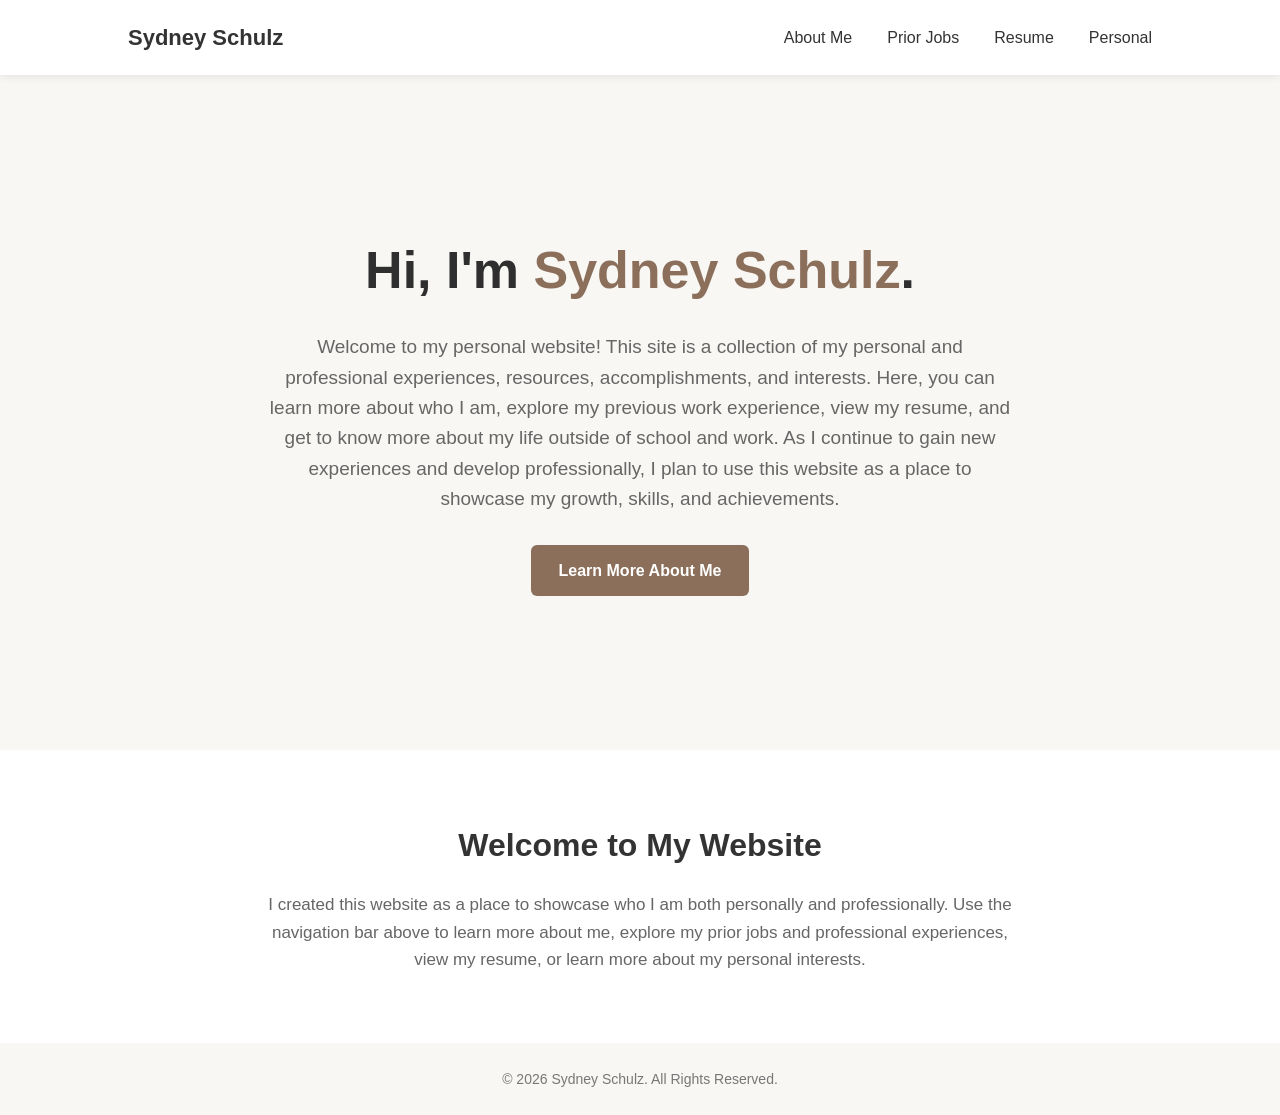
==== index.html @ d109ca32 "Refactor index.html with navigation and content updates Updated navigation and hero section styles, " ====
<!DOCTYPE html>
<html lang="en">

<head>

    <meta charset="UTF-8">

    <meta name="viewport" content="width=device-width, initial-scale=1.0">

    <title>Sydney Schulz | Personal Website</title>

    <style>

        * {
            margin: 0;
            padding: 0;
            box-sizing: border-box;
        }

        body {
            font-family: Arial, Helvetica, sans-serif;
            background-color: #f8f7f4;
            color: #333;
            line-height: 1.6;
        }


        /* -------------------------
           NAVIGATION
        ------------------------- */

        .navbar {
            background-color: white;
            padding: 20px 10%;

            display: flex;
            justify-content: space-between;
            align-items: center;

            box-shadow: 0 2px 8px rgba(0, 0, 0, 0.08);

            width: 100%;
        }

        .nav-name a {
            font-size: 22px;
            font-weight: bold;
            color: #333;
            text-decoration: none;
        }

        .nav-links {
            list-style: none;

            display: flex;
            flex-direction: row;

            gap: 35px;
        }

        .nav-links a {
            text-decoration: none;
            color: #333;

            font-size: 16px;
            font-weight: 500;

            transition: 0.3s;
        }

        .nav-links a:hover {
            color: #8b6f5a;
        }


        /* -------------------------
           HOME/HERO SECTION
        ------------------------- */

        .hero {
            min-height: 75vh;

            display: flex;
            justify-content: center;
            align-items: center;

            text-align: center;

            padding: 50px 20px;
        }

        .hero-content {
            max-width: 750px;
        }

        .hero h1 {
            font-size: 52px;
            margin-bottom: 20px;
            color: #2f2f2f;
        }

        .hero h1 span {
            color: #8b6f5a;
        }

        .hero p {
            font-size: 19px;
            color: #666;
            margin-bottom: 30px;
        }


        /* -------------------------
           BUTTON
        ------------------------- */

        .button {
            display: inline-block;

            background-color: #8b6f5a;
            color: white;

            padding: 13px 28px;

            border-radius: 6px;

            text-decoration: none;
            font-weight: bold;

            transition: 0.3s;
        }

        .button:hover {
            background-color: #6f5747;
        }


        /* -------------------------
           ABOUT PREVIEW
        ------------------------- */

        .about {
            background-color: white;

            padding: 70px 10%;

            text-align: center;
        }

        .about h2 {
            font-size: 32px;
            margin-bottom: 20px;
        }

        .about p {
            max-width: 750px;

            margin: auto;

            color: #666;

            font-size: 17px;
        }


        /* -------------------------
           FOOTER
        ------------------------- */

        footer {
            text-align: center;

            padding: 25px;

            color: #777;

            font-size: 14px;
        }


        /* -------------------------
           MOBILE
        ------------------------- */

        @media (max-width: 700px) {

            .navbar {
                flex-direction: column;
                gap: 15px;
            }

            .nav-links {
                gap: 15px;
                flex-wrap: wrap;
                justify-content: center;
            }

            .hero h1 {
                font-size: 38px;
            }

            .hero p {
                font-size: 17px;
            }

        }

    </style>

</head>


<body>


    <!-- NAVIGATION IS INSERTED HERE BY nav.js -->

    <div id="navigation"></div>



    <!-- HOME SECTION -->

    <section class="hero">

        <div class="hero-content">

            <h1>
                Hi, I'm <span>Sydney Schulz</span>.
            </h1>

            <p>
                Welcome to my personal website! This site is a collection of my
                personal and professional experiences, resources, accomplishments,
                and interests. Here, you can learn more about who I am, explore my
                previous work experience, view my resume, and get to know more about
                my life outside of school and work. As I continue to gain new
                experiences and develop professionally, I plan to use this website
                as a place to showcase my growth, skills, and achievements.
            </p>

            <a href="about.html" class="button">
                Learn More About Me
            </a>

        </div>

    </section>



    <!-- ABOUT PREVIEW -->

    <section class="about">

        <h2>Welcome to My Website</h2>

        <p>
            I created this website as a place to showcase who I am both personally
            and professionally. Use the navigation bar above to learn more about me,
            explore my prior jobs and professional experiences, view my resume, or
            learn more about my personal interests.
        </p>

    </section>



    <!-- FOOTER -->

    <footer>

        <p>
            &copy; 2026 Sydney Schulz. All Rights Reserved.
        </p>

    </footer>



    <!-- LOAD NAVIGATION JAVASCRIPT -->

    <script src="nav.js"></script>


</body>

</html>
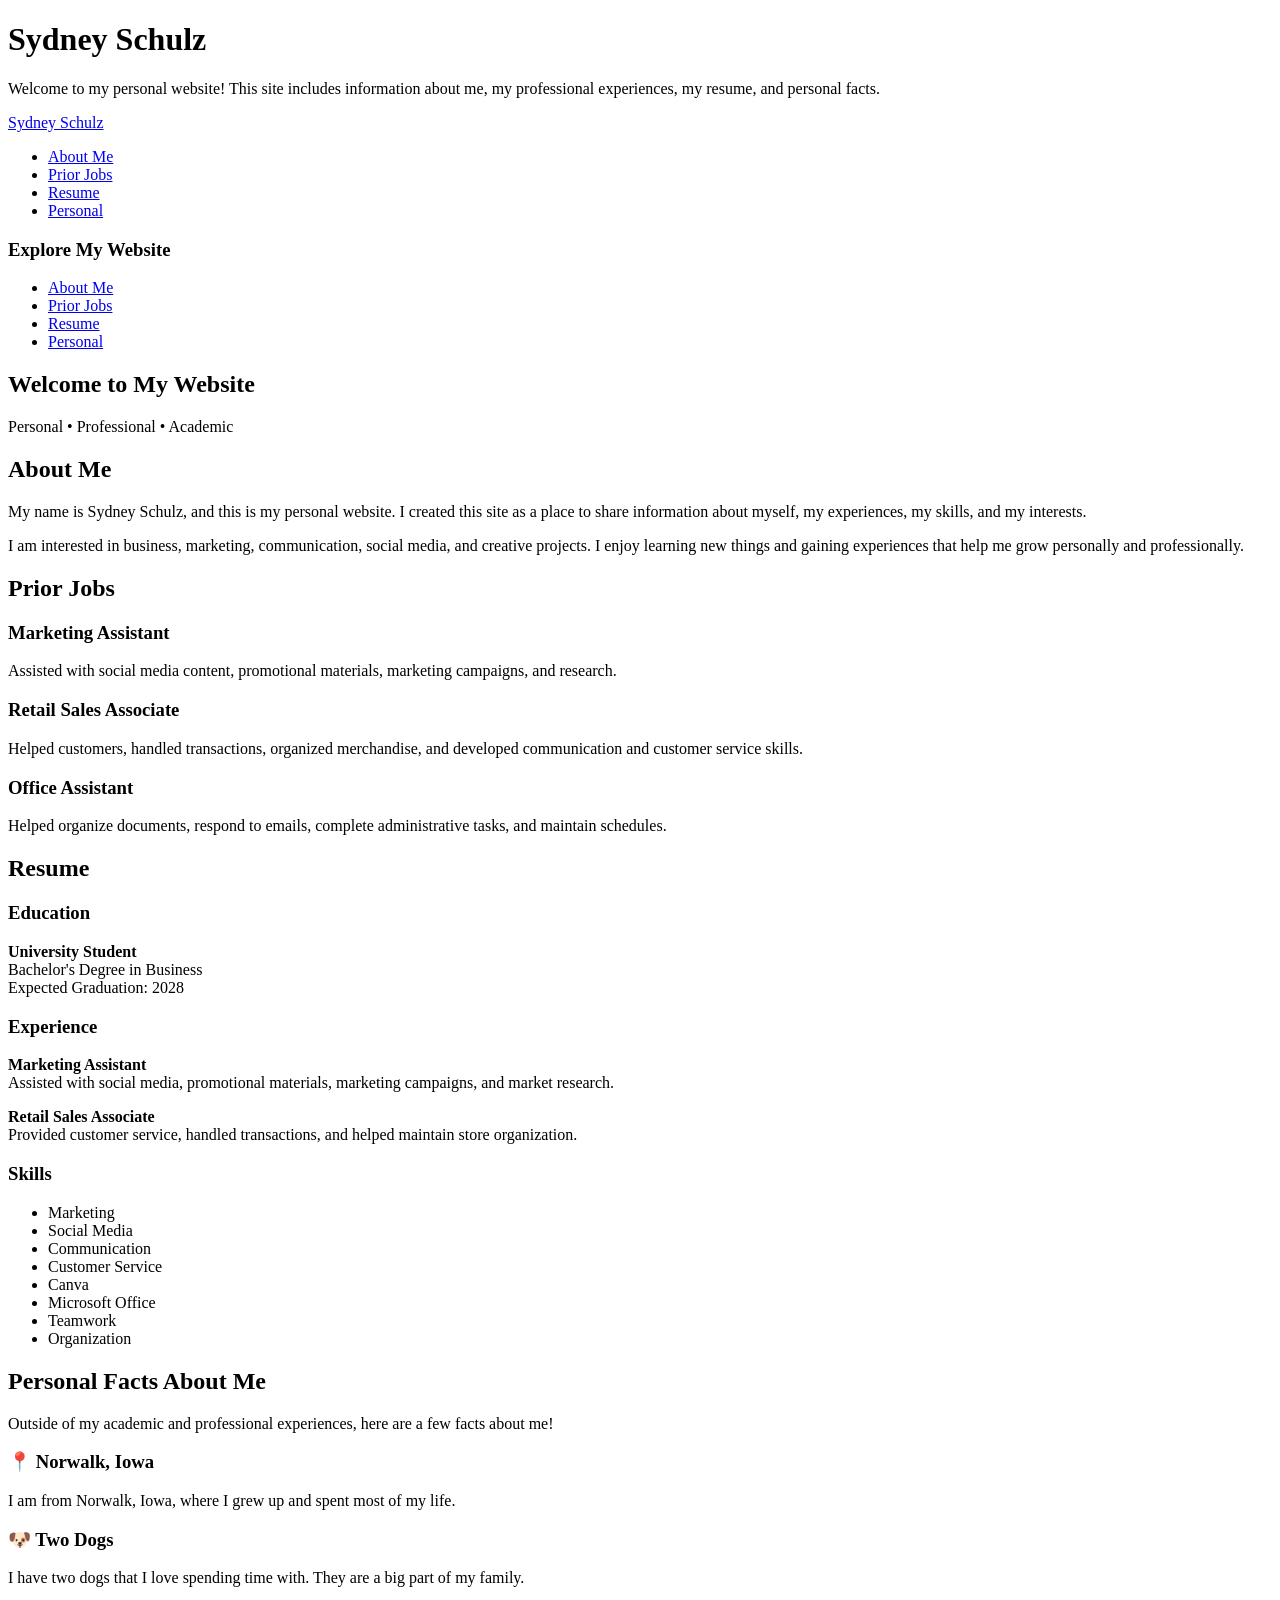
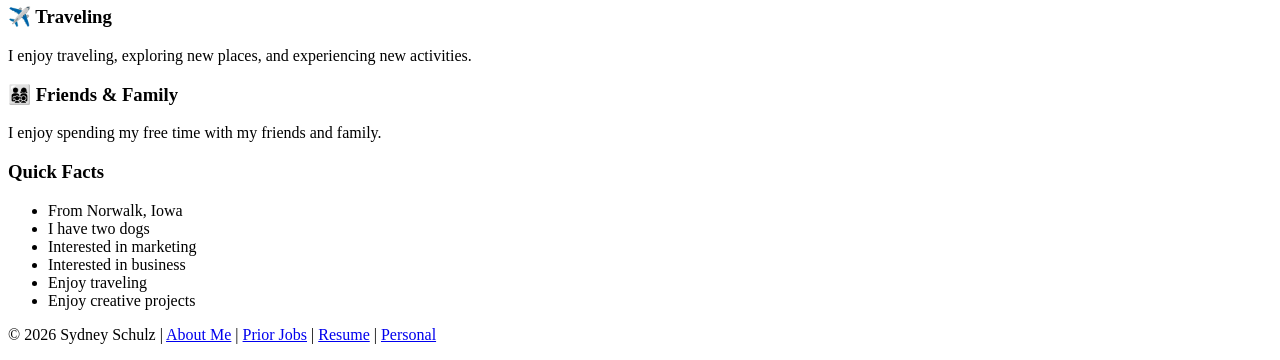
==== commit 5e05d671: "Refactor index.html with comments and structure changes Updated HTML structure and added comments fo" ====
--- a/index.html
+++ b/index.html
@@ -2,287 +2,282 @@
 <html lang="en">
 
 <head>
-
     <meta charset="UTF-8">
-
     <meta name="viewport" content="width=device-width, initial-scale=1.0">
 
     <title>Sydney Schulz | Personal Website</title>
 
-    <style>
-
-        * {
-            margin: 0;
-            padding: 0;
-            box-sizing: border-box;
-        }
-
-        body {
-            font-family: Arial, Helvetica, sans-serif;
-            background-color: #f8f7f4;
-            color: #333;
-            line-height: 1.6;
-        }
-
-
-        /* -------------------------
-           NAVIGATION
-        ------------------------- */
-
-        .navbar {
-            background-color: white;
-            padding: 20px 10%;
-
-            display: flex;
-            justify-content: space-between;
-            align-items: center;
-
-            box-shadow: 0 2px 8px rgba(0, 0, 0, 0.08);
-
-            width: 100%;
-        }
-
-        .nav-name a {
-            font-size: 22px;
-            font-weight: bold;
-            color: #333;
-            text-decoration: none;
-        }
-
-        .nav-links {
-            list-style: none;
-
-            display: flex;
-            flex-direction: row;
-
-            gap: 35px;
-        }
-
-        .nav-links a {
-            text-decoration: none;
-            color: #333;
-
-            font-size: 16px;
-            font-weight: 500;
-
-            transition: 0.3s;
-        }
-
-        .nav-links a:hover {
-            color: #8b6f5a;
-        }
-
-
-        /* -------------------------
-           HOME/HERO SECTION
-        ------------------------- */
-
-        .hero {
-            min-height: 75vh;
-
-            display: flex;
-            justify-content: center;
-            align-items: center;
-
-            text-align: center;
-
-            padding: 50px 20px;
-        }
-
-        .hero-content {
-            max-width: 750px;
-        }
-
-        .hero h1 {
-            font-size: 52px;
-            margin-bottom: 20px;
-            color: #2f2f2f;
-        }
-
-        .hero h1 span {
-            color: #8b6f5a;
-        }
-
-        .hero p {
-            font-size: 19px;
-            color: #666;
-            margin-bottom: 30px;
-        }
-
-
-        /* -------------------------
-           BUTTON
-        ------------------------- */
-
-        .button {
-            display: inline-block;
-
-            background-color: #8b6f5a;
-            color: white;
-
-            padding: 13px 28px;
-
-            border-radius: 6px;
-
-            text-decoration: none;
-            font-weight: bold;
-
-            transition: 0.3s;
-        }
-
-        .button:hover {
-            background-color: #6f5747;
-        }
-
-
-        /* -------------------------
-           ABOUT PREVIEW
-        ------------------------- */
-
-        .about {
-            background-color: white;
-
-            padding: 70px 10%;
-
-            text-align: center;
-        }
-
-        .about h2 {
-            font-size: 32px;
-            margin-bottom: 20px;
-        }
-
-        .about p {
-            max-width: 750px;
-
-            margin: auto;
-
-            color: #666;
-
-            font-size: 17px;
-        }
-
-
-        /* -------------------------
-           FOOTER
-        ------------------------- */
-
-        footer {
-            text-align: center;
-
-            padding: 25px;
-
-            color: #777;
-
-            font-size: 14px;
-        }
-
-
-        /* -------------------------
-           MOBILE
-        ------------------------- */
-
-        @media (max-width: 700px) {
-
-            .navbar {
-                flex-direction: column;
-                gap: 15px;
-            }
-
-            .nav-links {
-                gap: 15px;
-                flex-wrap: wrap;
-                justify-content: center;
-            }
-
-            .hero h1 {
-                font-size: 38px;
-            }
-
-            .hero p {
-                font-size: 17px;
-            }
-
-        }
-
-    </style>
-
+    <!-- Connects the style sheet -->
+    <link rel="stylesheet" href="style.css">
 </head>
 
 
 <body>
 
-
-    <!-- NAVIGATION IS INSERTED HERE BY nav.js -->
-
-    <div id="navigation"></div>
-
-
-
-    <!-- HOME SECTION -->
-
-    <section class="hero">
-
-        <div class="hero-content">
-
-            <h1>
-                Hi, I'm <span>Sydney Schulz</span>.
-            </h1>
+    <div class="site-container">
+
+        <!-- HEADER -->
+        <header class="header">
+
+            <div class="logo">
+                <h1>Sydney Schulz</h1>
+            </div>
+
+            <div class="header-info">
+                <p>
+                    Welcome to my personal website! This site includes information
+                    about me, my professional experiences, my resume, and personal facts.
+                </p>
+            </div>
+
+        </header>
+
+
+        <!-- JAVASCRIPT PUTS NAVIGATION HERE -->
+        <div id="navigation"></div>
+
+
+        <!-- THREE COLUMN AREA -->
+        <div class="content-layout">
+
+
+            <!-- LEFT NAVIGATION -->
+            <aside class="left-sidebar">
+
+                <h3>Explore My Website</h3>
+
+                <ul>
+                    <li><a href="#about">About Me</a></li>
+                    <li><a href="#jobs">Prior Jobs</a></li>
+                    <li><a href="#resume">Resume</a></li>
+                    <li><a href="#personal">Personal</a></li>
+                </ul>
+
+            </aside>
+
+
+            <!-- MAIN CONTENT -->
+            <main class="main-content">
+
+
+                <!-- HERO -->
+                <section class="hero">
+
+                    <h2>Welcome to My Website</h2>
+
+                    <p>
+                        Personal • Professional • Academic
+                    </p>
+
+                </section>
+
+
+                <!-- ABOUT ME -->
+                <section id="about" class="content-section">
+
+                    <h2>About Me</h2>
+
+                    <p>
+                        My name is Sydney Schulz, and this is my personal website.
+                        I created this site as a place to share information about
+                        myself, my experiences, my skills, and my interests.
+                    </p>
+
+                    <p>
+                        I am interested in business, marketing, communication,
+                        social media, and creative projects. I enjoy learning new
+                        things and gaining experiences that help me grow personally
+                        and professionally.
+                    </p>
+
+                </section>
+
+
+                <!-- PRIOR JOBS -->
+                <section id="jobs" class="content-section">
+
+                    <h2>Prior Jobs</h2>
+
+                    <div class="job">
+
+                        <h3>Marketing Assistant</h3>
+
+                        <p>
+                            Assisted with social media content, promotional
+                            materials, marketing campaigns, and research.
+                        </p>
+
+                    </div>
+
+                    <div class="job">
+
+                        <h3>Retail Sales Associate</h3>
+
+                        <p>
+                            Helped customers, handled transactions, organized
+                            merchandise, and developed communication and
+                            customer service skills.
+                        </p>
+
+                    </div>
+
+                    <div class="job">
+
+                        <h3>Office Assistant</h3>
+
+                        <p>
+                            Helped organize documents, respond to emails,
+                            complete administrative tasks, and maintain schedules.
+                        </p>
+
+                    </div>
+
+                </section>
+
+
+                <!-- RESUME -->
+                <section id="resume" class="content-section">
+
+                    <h2>Resume</h2>
+
+                    <h3>Education</h3>
+
+                    <p>
+                        <strong>University Student</strong><br>
+                        Bachelor's Degree in Business<br>
+                        Expected Graduation: 2028
+                    </p>
+
+
+                    <h3>Experience</h3>
+
+                    <p>
+                        <strong>Marketing Assistant</strong><br>
+                        Assisted with social media, promotional materials,
+                        marketing campaigns, and market research.
+                    </p>
+
+                    <p>
+                        <strong>Retail Sales Associate</strong><br>
+                        Provided customer service, handled transactions,
+                        and helped maintain store organization.
+                    </p>
+
+
+                    <h3>Skills</h3>
+
+                    <ul class="skills">
+                        <li>Marketing</li>
+                        <li>Social Media</li>
+                        <li>Communication</li>
+                        <li>Customer Service</li>
+                        <li>Canva</li>
+                        <li>Microsoft Office</li>
+                        <li>Teamwork</li>
+                        <li>Organization</li>
+                    </ul>
+
+                </section>
+
+
+                <!-- PERSONAL -->
+                <section id="personal" class="content-section">
+
+                    <h2>Personal Facts About Me</h2>
+
+                    <p>
+                        Outside of my academic and professional experiences,
+                        here are a few facts about me!
+                    </p>
+
+                    <div class="fact">
+                        <h3>📍 Norwalk, Iowa</h3>
+
+                        <p>
+                            I am from Norwalk, Iowa, where I grew up and
+                            spent most of my life.
+                        </p>
+                    </div>
+
+
+                    <div class="fact">
+                        <h3>🐶 Two Dogs</h3>
+
+                        <p>
+                            I have two dogs that I love spending time with.
+                            They are a big part of my family.
+                        </p>
+                    </div>
+
+
+                    <div class="fact">
+                        <h3>✈️ Traveling</h3>
+
+                        <p>
+                            I enjoy traveling, exploring new places, and
+                            experiencing new activities.
+                        </p>
+                    </div>
+
+
+                    <div class="fact">
+                        <h3>👨‍👩‍👧‍👦 Friends & Family</h3>
+
+                        <p>
+                            I enjoy spending my free time with my friends
+                            and family.
+                        </p>
+                    </div>
+
+                </section>
+
+
+            </main>
+
+
+            <!-- RIGHT SIDE -->
+            <aside class="right-sidebar">
+
+                <div class="sticky-box">
+
+                    <h3>Quick Facts</h3>
+
+                    <ul>
+                        <li>From Norwalk, Iowa</li>
+                        <li>I have two dogs</li>
+                        <li>Interested in marketing</li>
+                        <li>Interested in business</li>
+                        <li>Enjoy traveling</li>
+                        <li>Enjoy creative projects</li>
+                    </ul>
+
+                </div>
+
+            </aside>
+
+
+        </div>
+
+
+        <!-- FOOTER -->
+        <footer>
 
             <p>
-                Welcome to my personal website! This site is a collection of my
-                personal and professional experiences, resources, accomplishments,
-                and interests. Here, you can learn more about who I am, explore my
-                previous work experience, view my resume, and get to know more about
-                my life outside of school and work. As I continue to gain new
-                experiences and develop professionally, I plan to use this website
-                as a place to showcase my growth, skills, and achievements.
+                &copy; 2026 Sydney Schulz |
+                <a href="#about">About Me</a> |
+                <a href="#jobs">Prior Jobs</a> |
+                <a href="#resume">Resume</a> |
+                <a href="#personal">Personal</a>
             </p>
 
-            <a href="about.html" class="button">
-                Learn More About Me
-            </a>
-
-        </div>
-
-    </section>
-
-
-
-    <!-- ABOUT PREVIEW -->
-
-    <section class="about">
-
-        <h2>Welcome to My Website</h2>
-
-        <p>
-            I created this website as a place to showcase who I am both personally
-            and professionally. Use the navigation bar above to learn more about me,
-            explore my prior jobs and professional experiences, view my resume, or
-            learn more about my personal interests.
-        </p>
-
-    </section>
-
-
-
-    <!-- FOOTER -->
-
-    <footer>
-
-        <p>
-            &copy; 2026 Sydney Schulz. All Rights Reserved.
-        </p>
-
-    </footer>
-
-
-
-    <!-- LOAD NAVIGATION JAVASCRIPT -->
-
+        </footer>
+
+    </div>
+
+
+    <!-- Connects JavaScript -->
     <script src="nav.js"></script>
 
-
 </body>
 
 </html>
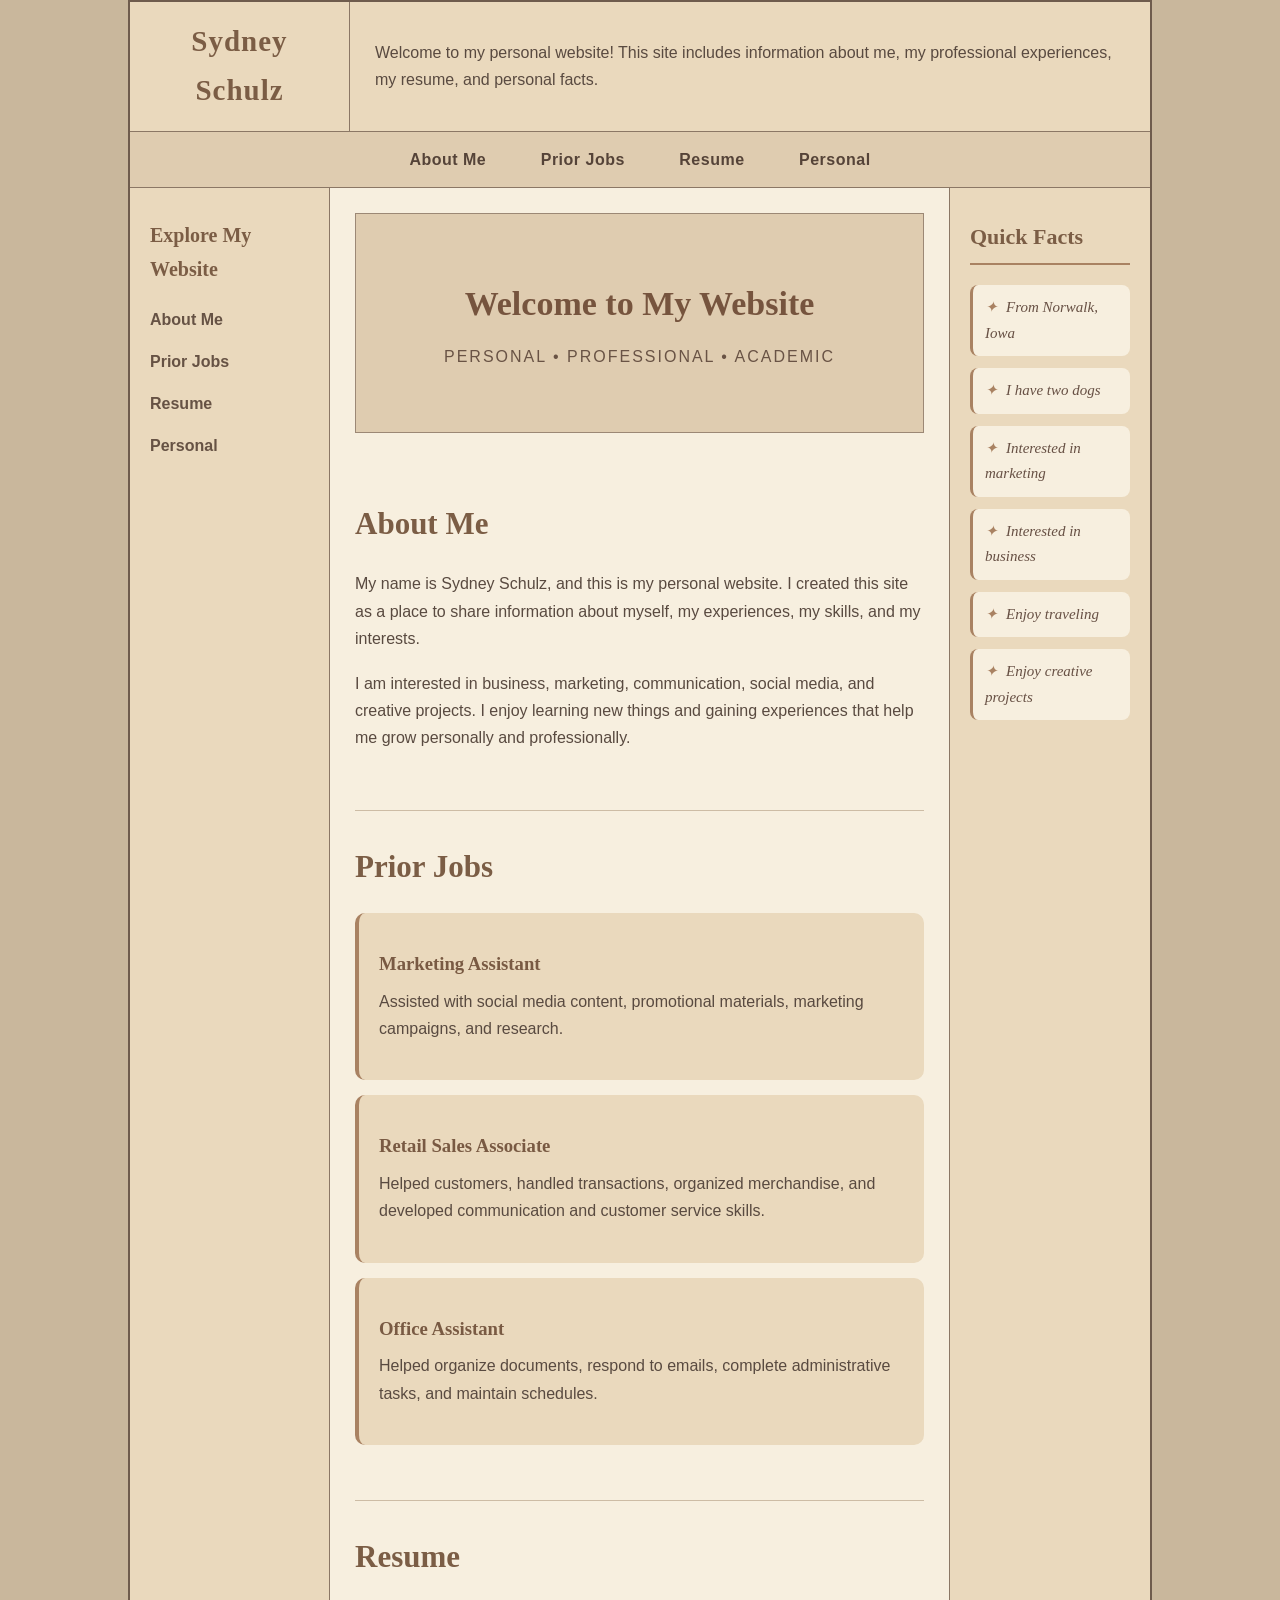
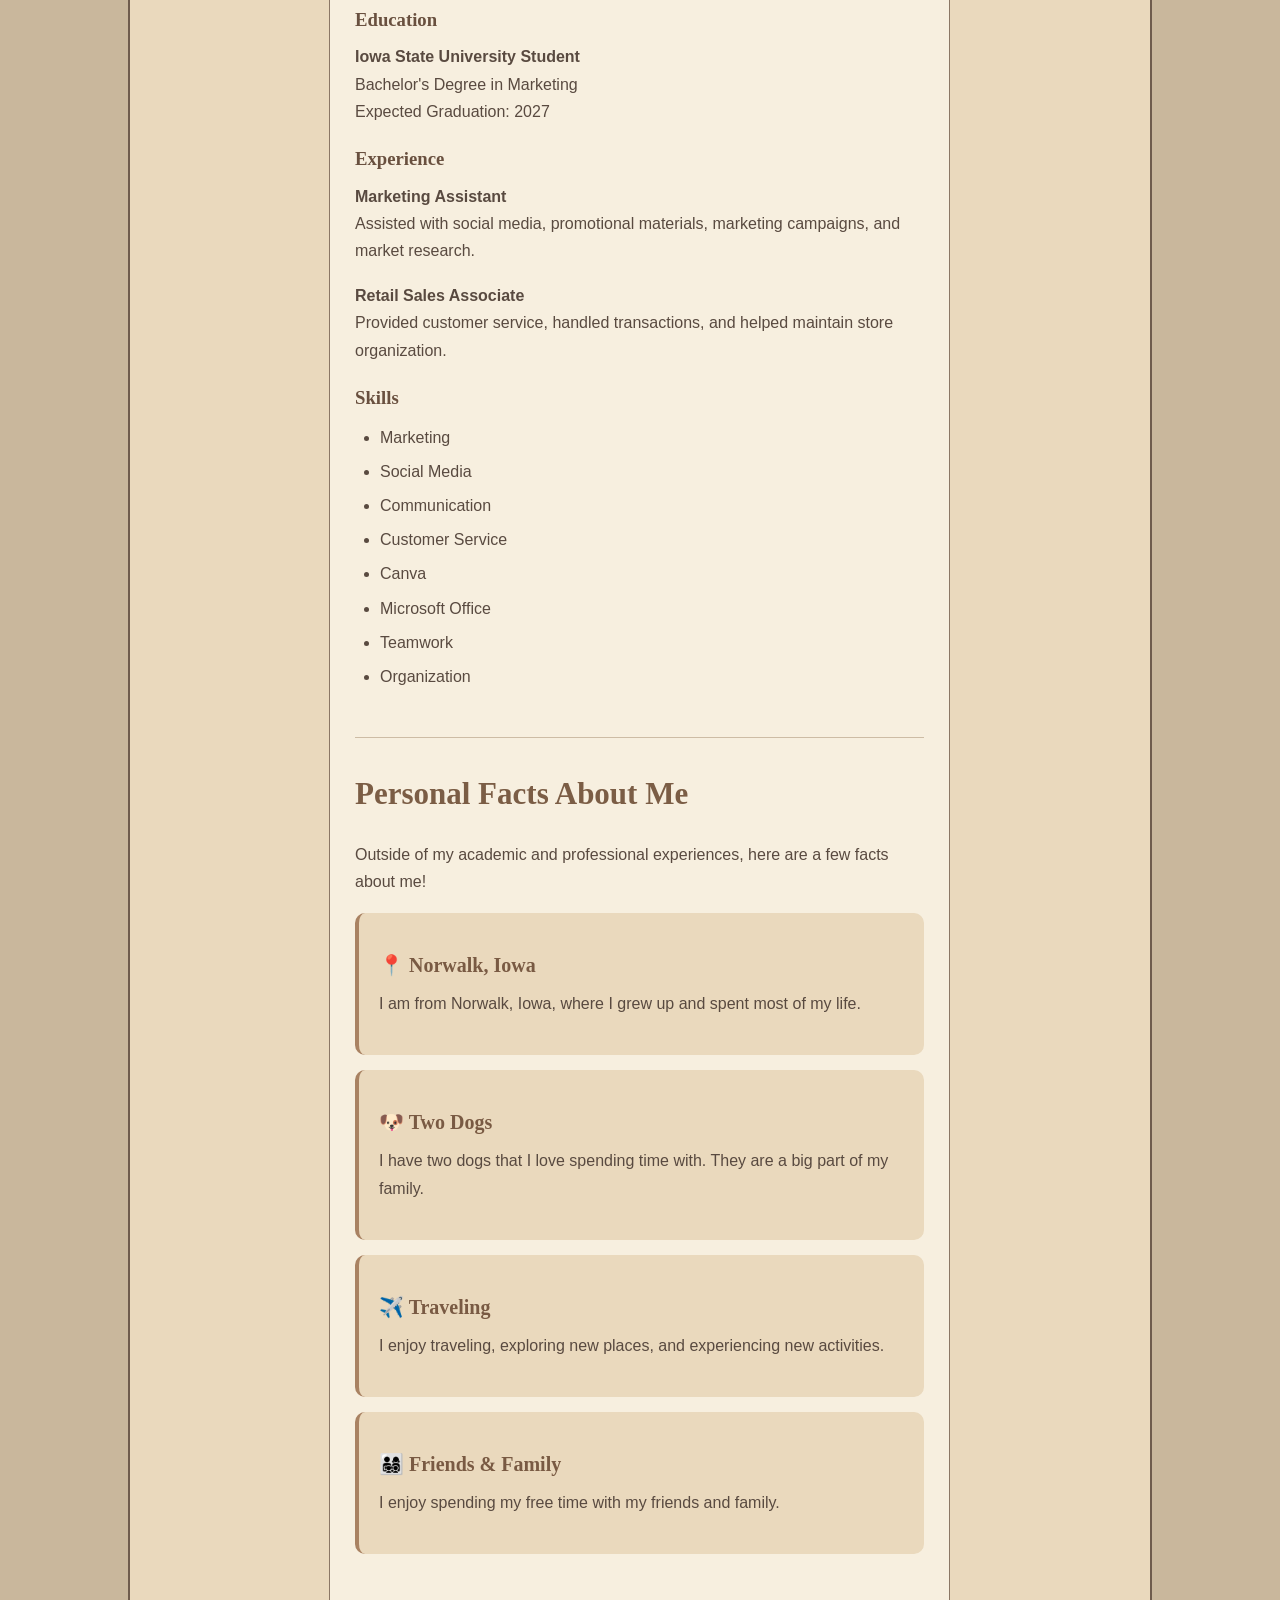
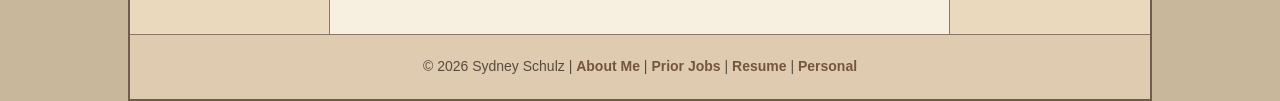
==== commit 9e79b4e7: "Update education details in index.html" ====
--- a/index.html
+++ b/index.html
@@ -143,9 +143,9 @@
                     <h3>Education</h3>
 
                     <p>
-                        <strong>University Student</strong><br>
-                        Bachelor's Degree in Business<br>
-                        Expected Graduation: 2028
+                        <strong>Iowa State University Student</strong><br>
+                        Bachelor's Degree in Marketing<br>
+                        Expected Graduation: 2027
                     </p>
 
 
--- a/style.css
+++ b/style.css
@@ -0,0 +1,497 @@
+/* =========================
+   GENERAL PAGE SETTINGS
+========================= */
+
+* {
+    margin: 0;
+    padding: 0;
+    box-sizing: border-box;
+}
+
+html {
+    scroll-behavior: smooth;
+}
+
+body {
+    font-family: "Trebuchet MS", Arial, sans-serif;
+
+    /* Darker background outside website */
+    background-color: #c9b79c;
+
+    color: #4b4037;
+    line-height: 1.7;
+}
+
+
+/* =========================
+   MAIN WEBSITE CONTAINER
+========================= */
+
+.site-container {
+    width: 80%;
+    margin: 0 auto;
+
+    /* Light sand instead of white */
+    background-color: #f4ead8;
+
+    border: 2px solid #6f5c4d;
+}
+
+
+/* =========================
+   HEADER
+========================= */
+
+.header {
+    display: grid;
+    grid-template-columns: 220px 1fr;
+
+    background-color: #ead9bd;
+
+    border-bottom: 1px solid #8b7765;
+}
+
+.logo {
+    display: flex;
+    align-items: center;
+    justify-content: center;
+
+    min-height: 110px;
+
+    border-right: 1px solid #8b7765;
+
+    padding: 15px;
+    text-align: center;
+}
+
+.logo h1 {
+    font-family: Georgia, "Times New Roman", serif;
+
+    font-size: 29px;
+
+    color: #7b5d45;
+
+    letter-spacing: 1px;
+}
+
+.header-info {
+    display: flex;
+    align-items: center;
+
+    padding: 25px;
+}
+
+.header-info p {
+    font-size: 16px;
+    color: #594a40;
+}
+
+
+/* =========================
+   TOP NAVIGATION
+========================= */
+
+.top-nav {
+    border-bottom: 1px solid #8b7765;
+
+    padding: 14px;
+
+    text-align: center;
+
+    background-color: #dfccb0;
+}
+
+.top-nav a {
+    text-decoration: none;
+
+    color: #554338;
+
+    font-weight: bold;
+
+    margin: 0 25px;
+
+    letter-spacing: 0.5px;
+
+    transition: 0.2s;
+}
+
+.top-nav a:hover {
+    color: #9a6f4f;
+}
+
+
+/* =========================
+   THREE COLUMN LAYOUT
+========================= */
+
+.content-layout {
+    display: grid;
+
+    grid-template-columns:
+        200px
+        minmax(0, 1fr)
+        200px;
+}
+
+
+/* =========================
+   LEFT SIDEBAR
+========================= */
+
+.left-sidebar {
+    background-color: #ead9bd;
+
+    border-right: 1px solid #8b7765;
+
+    padding: 30px 20px;
+}
+
+.left-sidebar h3 {
+    font-family: Georgia, "Times New Roman", serif;
+
+    color: #7b5d45;
+
+    font-size: 20px;
+
+    margin-bottom: 20px;
+}
+
+.left-sidebar ul {
+    list-style: none;
+}
+
+.left-sidebar li {
+    margin-bottom: 15px;
+}
+
+.left-sidebar a {
+    text-decoration: none;
+
+    color: #665244;
+
+    font-weight: bold;
+}
+
+.left-sidebar a:hover {
+    color: #a27655;
+}
+
+
+/* =========================
+   MAIN CONTENT
+========================= */
+
+.main-content {
+    background-color: #f7efdf;
+
+    padding: 25px;
+
+    border-right: 1px solid #8b7765;
+}
+
+
+/* =========================
+   HERO AREA
+========================= */
+
+.hero {
+    min-height: 220px;
+
+    background-color: #dfccb0;
+
+    border: 1px solid #9c8875;
+
+    margin-bottom: 35px;
+
+    display: flex;
+    flex-direction: column;
+
+    justify-content: center;
+    align-items: center;
+
+    text-align: center;
+
+    padding: 25px;
+}
+
+.hero h2 {
+    font-family: Georgia, "Times New Roman", serif;
+
+    font-size: 34px;
+
+    color: #76543e;
+
+    margin-bottom: 10px;
+}
+
+.hero p {
+    font-size: 16px;
+
+    color: #695345;
+
+    letter-spacing: 2px;
+
+    text-transform: uppercase;
+}
+
+
+/* =========================
+   CONTENT SECTIONS
+========================= */
+
+.content-section {
+    padding: 30px 0 40px;
+
+    border-bottom: 1px solid #cdbca5;
+
+    scroll-margin-top: 20px;
+}
+
+.content-section:last-child {
+    border-bottom: none;
+}
+
+.content-section h2 {
+    font-family: Georgia, "Times New Roman", serif;
+
+    font-size: 31px;
+
+    color: #7b5d45;
+
+    margin-bottom: 20px;
+}
+
+.content-section h3 {
+    font-family: Georgia, "Times New Roman", serif;
+
+    color: #69503f;
+
+    margin-top: 15px;
+    margin-bottom: 8px;
+}
+
+.content-section p {
+    margin-bottom: 18px;
+
+    color: #594a40;
+
+    font-size: 16px;
+}
+
+
+/* =========================
+   JOB BOXES
+========================= */
+
+.job {
+    background-color: #ead9bd;
+
+    padding: 20px;
+
+    margin: 15px 0;
+
+    border-radius: 10px;
+
+    border-left: 4px solid #a98262;
+}
+
+.job h3 {
+    font-family: Georgia, "Times New Roman", serif;
+
+    color: #795a43;
+}
+
+
+/* =========================
+   PERSONAL FACT BOXES
+========================= */
+
+.fact {
+    background-color: #ead9bd;
+
+    padding: 20px;
+
+    margin: 15px 0;
+
+    border-radius: 10px;
+
+    border-left: 4px solid #a98262;
+}
+
+.fact h3 {
+    font-family: Georgia, "Times New Roman", serif;
+
+    color: #795a43;
+
+    font-size: 20px;
+}
+
+
+/* =========================
+   RESUME / SKILLS
+========================= */
+
+.skills {
+    margin-left: 25px;
+    margin-top: 10px;
+}
+
+.skills li {
+    margin-bottom: 7px;
+
+    color: #594a40;
+
+    font-weight: 500;
+}
+
+
+/* =========================
+   RIGHT SIDEBAR / QUICK FACTS
+========================= */
+
+.right-sidebar {
+    background-color: #ead9bd;
+
+    padding: 30px 20px;
+}
+
+.sticky-box {
+    position: sticky;
+    top: 20px;
+}
+
+.sticky-box h3 {
+    font-family: Georgia, "Times New Roman", serif;
+
+    color: #7b5d45;
+
+    font-size: 22px;
+
+    margin-bottom: 20px;
+
+    border-bottom: 2px solid #a98262;
+
+    padding-bottom: 8px;
+}
+
+
+/* Fun Quick Facts list */
+
+.sticky-box ul {
+    list-style: none;
+
+    padding-left: 0;
+}
+
+.sticky-box li {
+    font-family: Georgia, "Times New Roman", serif;
+
+    font-size: 15px;
+
+    font-style: italic;
+
+    color: #675044;
+
+    background-color: #f7efdf;
+
+    margin-bottom: 12px;
+
+    padding: 10px 12px;
+
+    border-radius: 8px;
+
+    border-left: 3px solid #a98262;
+}
+
+
+/* Add a little symbol before each quick fact */
+
+.sticky-box li::before {
+    content: "✦";
+
+    color: #a98262;
+
+    margin-right: 8px;
+}
+
+
+/* =========================
+   FOOTER
+========================= */
+
+footer {
+    border-top: 1px solid #8b7765;
+
+    padding: 20px;
+
+    text-align: center;
+
+    font-size: 14px;
+
+    background-color: #dfccb0;
+
+    color: #594a40;
+}
+
+footer a {
+    color: #76543e;
+
+    font-weight: bold;
+
+    text-decoration: none;
+}
+
+footer a:hover {
+    text-decoration: underline;
+}
+
+
+/* =========================
+   MOBILE / SMALL SCREENS
+========================= */
+
+@media (max-width: 850px) {
+
+    /* Keeps 10% background on each side */
+
+    .site-container {
+        width: 80%;
+    }
+
+    .header {
+        grid-template-columns: 1fr;
+    }
+
+    .logo {
+        border-right: none;
+        border-bottom: 1px solid #8b7765;
+    }
+
+    .content-layout {
+        grid-template-columns: 1fr;
+    }
+
+    .left-sidebar {
+        border-right: none;
+        border-bottom: 1px solid #8b7765;
+    }
+
+    .main-content {
+        border-right: none;
+        border-bottom: 1px solid #8b7765;
+    }
+
+    .top-nav a {
+        display: inline-block;
+
+        margin: 5px 10px;
+    }
+
+    .hero h2 {
+        font-size: 27px;
+    }
+
+    .content-section h2 {
+        font-size: 27px;
+    }
+}
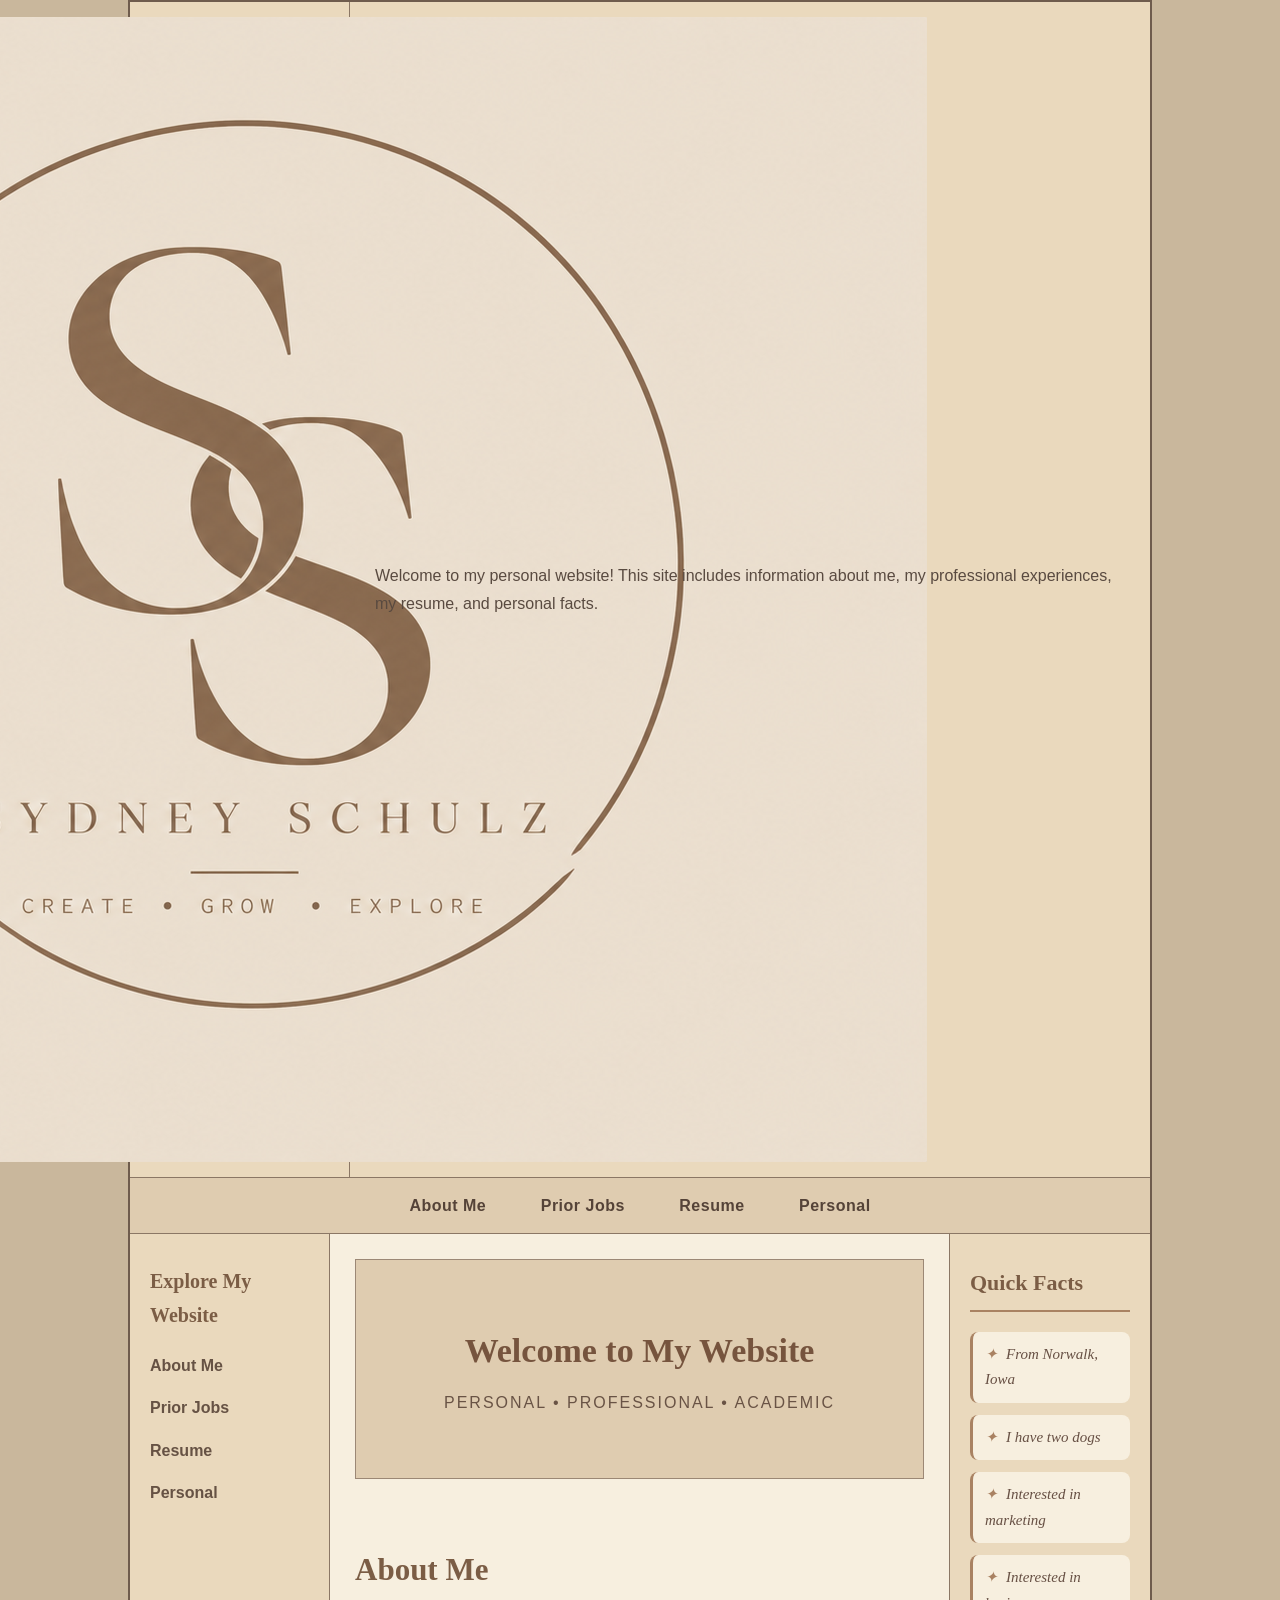
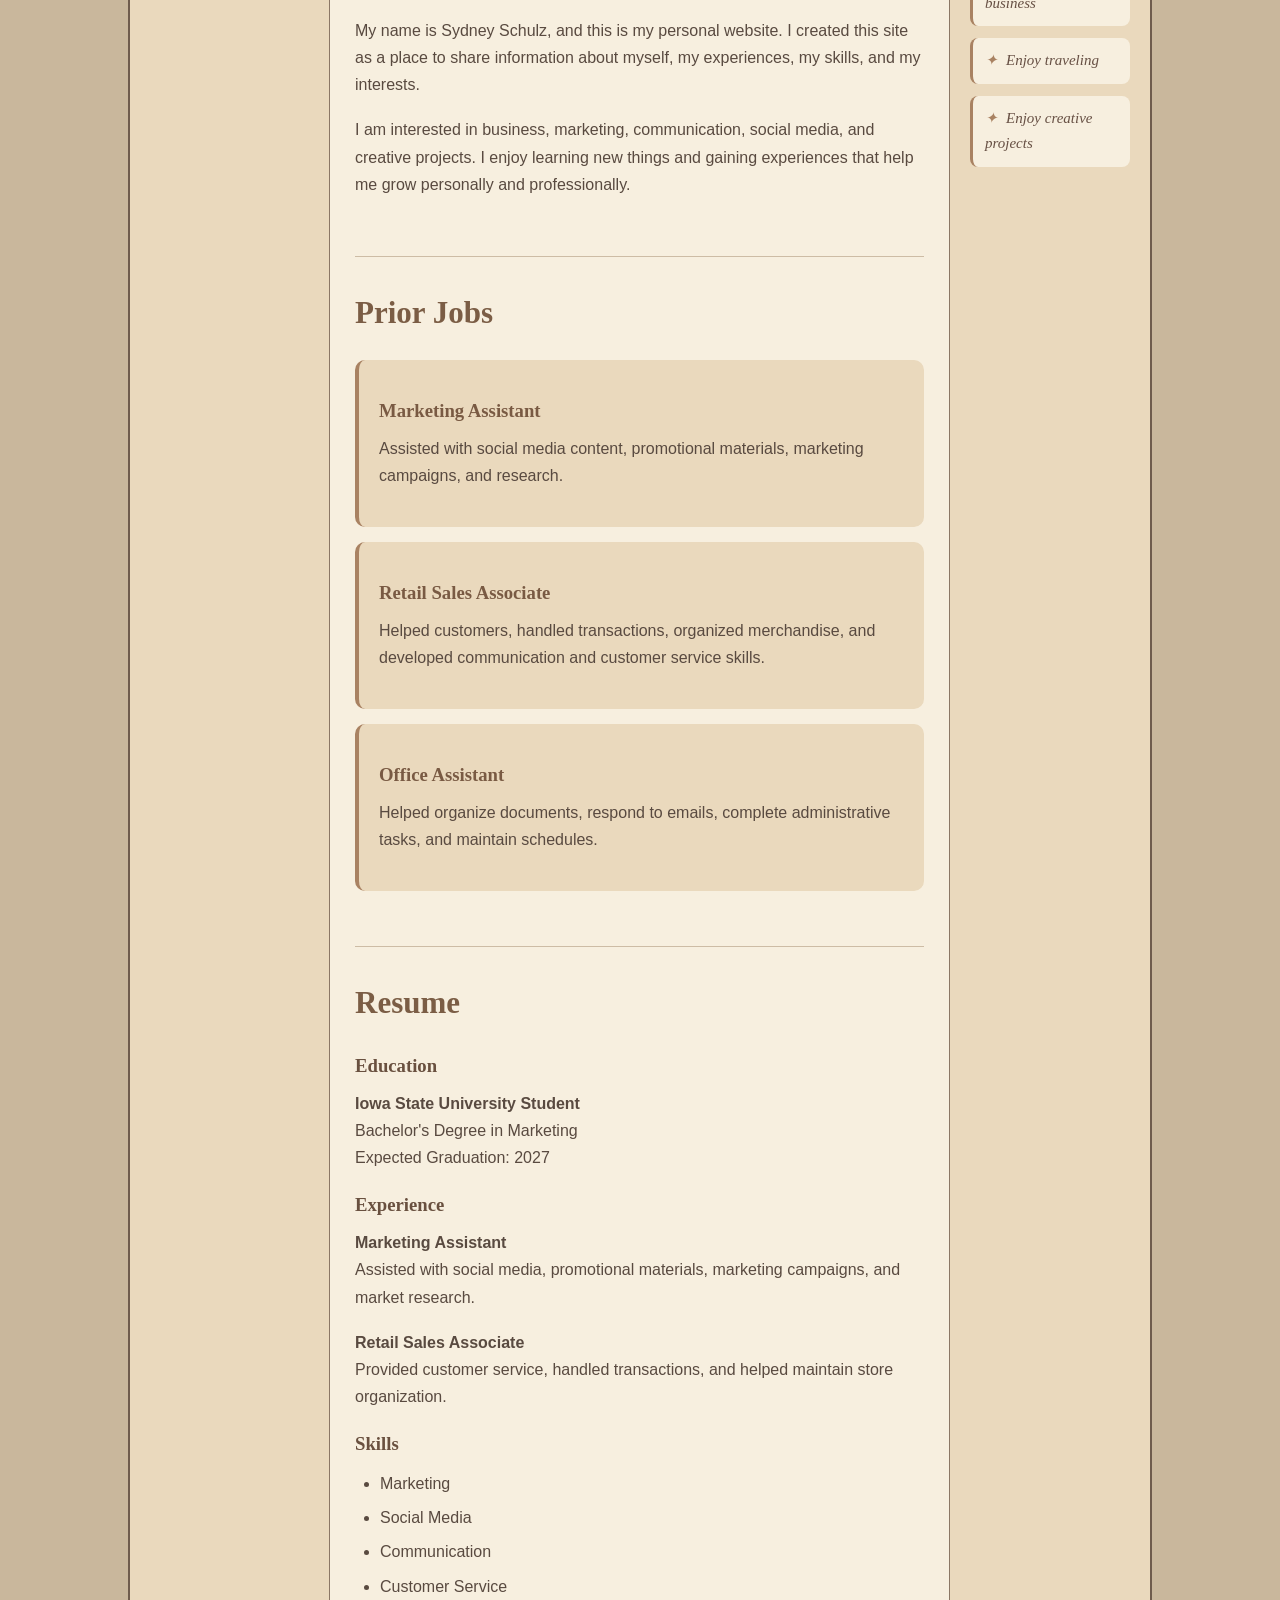
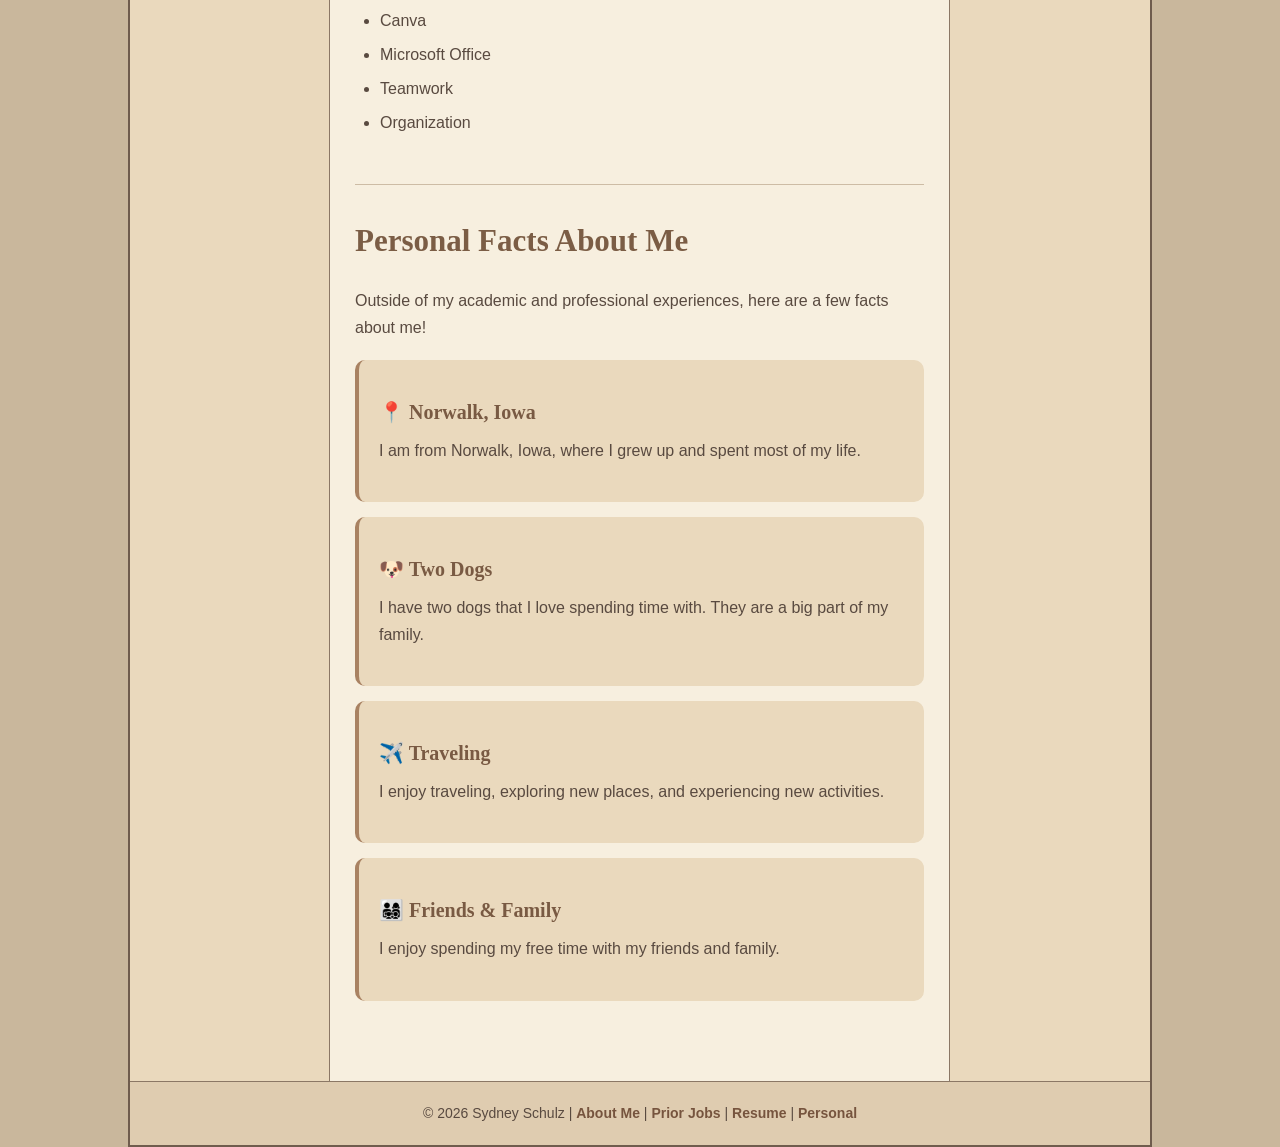
==== commit 8a74fd9f: "Replace header text with logo image" ====
--- a/index.html
+++ b/index.html
@@ -20,7 +20,7 @@
         <header class="header">
 
             <div class="logo">
-                <h1>Sydney Schulz</h1>
+                <img src="logo.png" alt="Sydney Schulz Logo">
             </div>
 
             <div class="header-info">
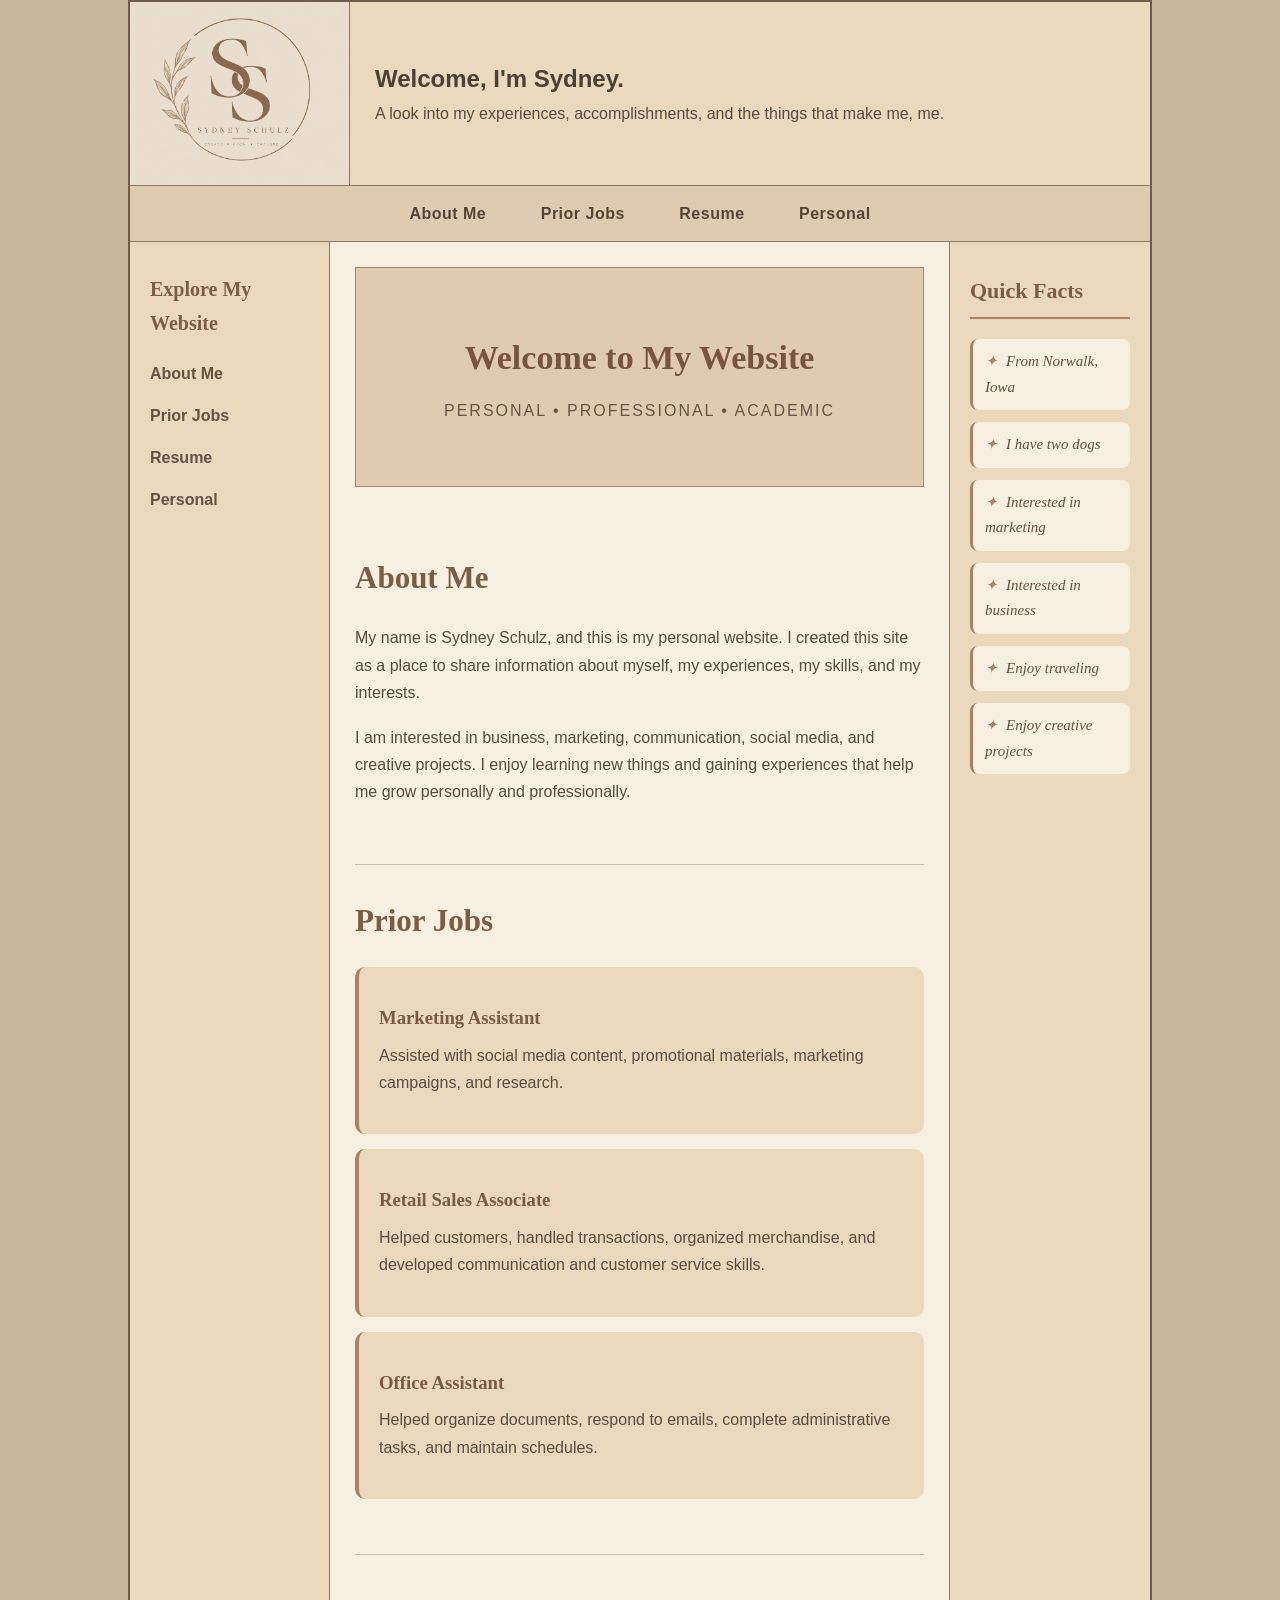
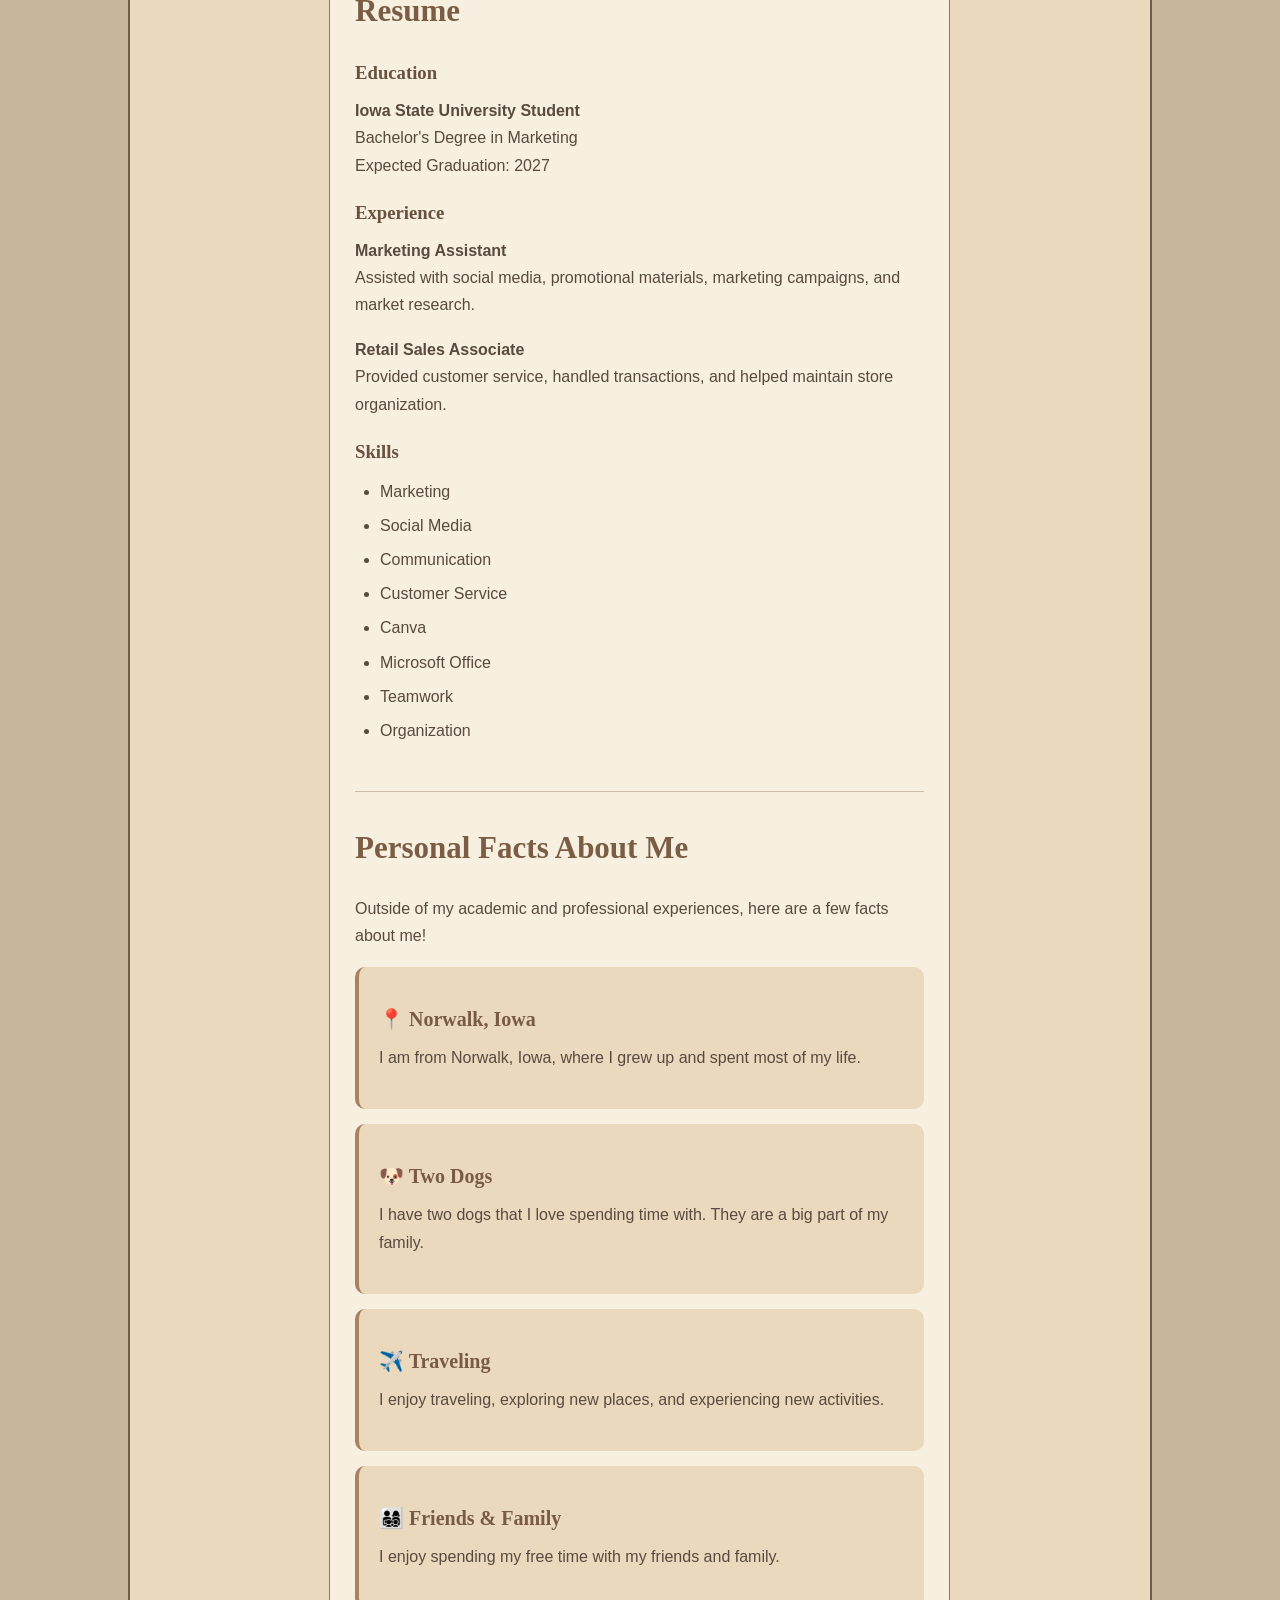
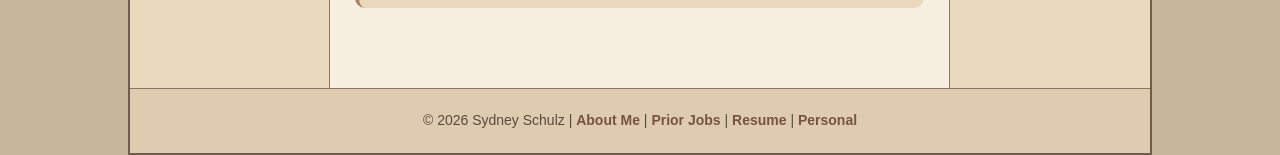
==== commit 98139d3d: "Update welcome section in index.html Replaced welcome message with a new introduction." ====
--- a/index.html
+++ b/index.html
@@ -24,10 +24,12 @@
             </div>
 
             <div class="header-info">
-                <p>
-                    Welcome to my personal website! This site includes information
-                    about me, my professional experiences, my resume, and personal facts.
-                </p>
+                <div class="welcome-text">
+                    <h2>Welcome, I'm Sydney.</h2>
+                    <p>
+                        A look into my experiences, accomplishments, and the things that make me, me.
+                    </p>
+                </div>
             </div>
 
         </header>
--- a/style.css
+++ b/style.css
@@ -56,22 +56,22 @@
     align-items: center;
     justify-content: center;
 
-    min-height: 110px;
+    min-height: 130px;
 
     border-right: 1px solid #8b7765;
 
-    padding: 15px;
-    text-align: center;
-}
-
-.logo h1 {
-    font-family: Georgia, "Times New Roman", serif;
-
-    font-size: 29px;
-
-    color: #7b5d45;
-
-    letter-spacing: 1px;
+    padding: 0;
+
+    overflow: hidden;
+
+    background-color: #ead9bd;
+}
+
+.logo img {
+    width: 100%;
+    height: 100%;
+    object-fit: cover;
+    display: block;
 }
 
 .header-info {
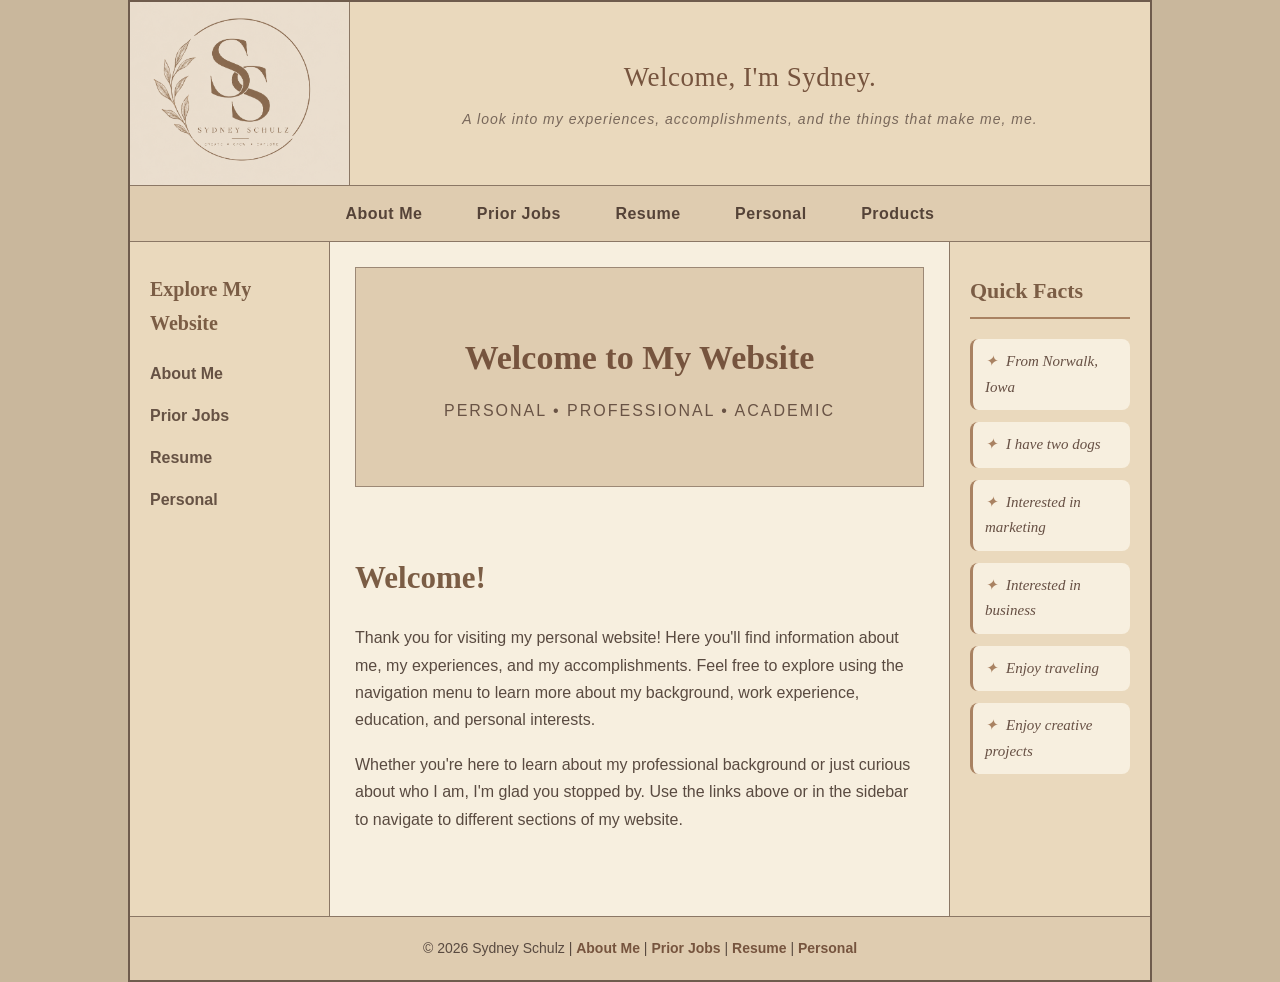
==== commit 3ce9f410: "Update index.html to be a welcome landing page with links to separate pages" ====
--- a/index.html
+++ b/index.html
@@ -49,10 +49,10 @@
                 <h3>Explore My Website</h3>
 
                 <ul>
-                    <li><a href="#about">About Me</a></li>
-                    <li><a href="#jobs">Prior Jobs</a></li>
-                    <li><a href="#resume">Resume</a></li>
-                    <li><a href="#personal">Personal</a></li>
+                    <li><a href="about.html">About Me</a></li>
+                    <li><a href="jobs.html">Prior Jobs</a></li>
+                    <li><a href="resume.html">Resume</a></li>
+                    <li><a href="personal.html">Personal</a></li>
                 </ul>
 
             </aside>
@@ -74,162 +74,22 @@
                 </section>
 
 
-                <!-- ABOUT ME -->
-                <section id="about" class="content-section">
+                <!-- WELCOME SECTION -->
+                <section class="content-section">
 
-                    <h2>About Me</h2>
+                    <h2>Welcome!</h2>
 
                     <p>
-                        My name is Sydney Schulz, and this is my personal website.
-                        I created this site as a place to share information about
-                        myself, my experiences, my skills, and my interests.
+                        Thank you for visiting my personal website! Here you'll find information about me, 
+                        my experiences, and my accomplishments. Feel free to explore using the navigation menu 
+                        to learn more about my background, work experience, education, and personal interests.
                     </p>
 
                     <p>
-                        I am interested in business, marketing, communication,
-                        social media, and creative projects. I enjoy learning new
-                        things and gaining experiences that help me grow personally
-                        and professionally.
+                        Whether you're here to learn about my professional background or just curious about 
+                        who I am, I'm glad you stopped by. Use the links above or in the sidebar to navigate 
+                        to different sections of my website.
                     </p>
-
-                </section>
-
-
-                <!-- PRIOR JOBS -->
-                <section id="jobs" class="content-section">
-
-                    <h2>Prior Jobs</h2>
-
-                    <div class="job">
-
-                        <h3>Marketing Assistant</h3>
-
-                        <p>
-                            Assisted with social media content, promotional
-                            materials, marketing campaigns, and research.
-                        </p>
-
-                    </div>
-
-                    <div class="job">
-
-                        <h3>Retail Sales Associate</h3>
-
-                        <p>
-                            Helped customers, handled transactions, organized
-                            merchandise, and developed communication and
-                            customer service skills.
-                        </p>
-
-                    </div>
-
-                    <div class="job">
-
-                        <h3>Office Assistant</h3>
-
-                        <p>
-                            Helped organize documents, respond to emails,
-                            complete administrative tasks, and maintain schedules.
-                        </p>
-
-                    </div>
-
-                </section>
-
-
-                <!-- RESUME -->
-                <section id="resume" class="content-section">
-
-                    <h2>Resume</h2>
-
-                    <h3>Education</h3>
-
-                    <p>
-                        <strong>Iowa State University Student</strong><br>
-                        Bachelor's Degree in Marketing<br>
-                        Expected Graduation: 2027
-                    </p>
-
-
-                    <h3>Experience</h3>
-
-                    <p>
-                        <strong>Marketing Assistant</strong><br>
-                        Assisted with social media, promotional materials,
-                        marketing campaigns, and market research.
-                    </p>
-
-                    <p>
-                        <strong>Retail Sales Associate</strong><br>
-                        Provided customer service, handled transactions,
-                        and helped maintain store organization.
-                    </p>
-
-
-                    <h3>Skills</h3>
-
-                    <ul class="skills">
-                        <li>Marketing</li>
-                        <li>Social Media</li>
-                        <li>Communication</li>
-                        <li>Customer Service</li>
-                        <li>Canva</li>
-                        <li>Microsoft Office</li>
-                        <li>Teamwork</li>
-                        <li>Organization</li>
-                    </ul>
-
-                </section>
-
-
-                <!-- PERSONAL -->
-                <section id="personal" class="content-section">
-
-                    <h2>Personal Facts About Me</h2>
-
-                    <p>
-                        Outside of my academic and professional experiences,
-                        here are a few facts about me!
-                    </p>
-
-                    <div class="fact">
-                        <h3>📍 Norwalk, Iowa</h3>
-
-                        <p>
-                            I am from Norwalk, Iowa, where I grew up and
-                            spent most of my life.
-                        </p>
-                    </div>
-
-
-                    <div class="fact">
-                        <h3>🐶 Two Dogs</h3>
-
-                        <p>
-                            I have two dogs that I love spending time with.
-                            They are a big part of my family.
-                        </p>
-                    </div>
-
-
-                    <div class="fact">
-                        <h3>✈️ Traveling</h3>
-
-                        <p>
-                            I enjoy traveling, exploring new places, and
-                            experiencing new activities.
-                        </p>
-                    </div>
-
-
-                    <div class="fact">
-                        <h3>👨‍👩‍👧‍👦 Friends & Family</h3>
-
-                        <p>
-                            I enjoy spending my free time with my friends
-                            and family.
-                        </p>
-                    </div>
 
                 </section>
 
@@ -266,10 +126,10 @@
 
             <p>
                 &copy; 2026 Sydney Schulz |
-                <a href="#about">About Me</a> |
-                <a href="#jobs">Prior Jobs</a> |
-                <a href="#resume">Resume</a> |
-                <a href="#personal">Personal</a>
+                <a href="about.html">About Me</a> |
+                <a href="jobs.html">Prior Jobs</a> |
+                <a href="resume.html">Resume</a> |
+                <a href="personal.html">Personal</a>
             </p>
 
         </footer>
--- a/style.css
+++ b/style.css
@@ -77,13 +77,41 @@
 .header-info {
     display: flex;
     align-items: center;
-
-    padding: 25px;
-}
-
-.header-info p {
-    font-size: 16px;
-    color: #594a40;
+    justify-content: center;
+
+    padding: 25px 40px;
+
+    text-align: center;
+}
+
+.welcome-text {
+    max-width: 600px;
+}
+
+.welcome-text h2 {
+    font-family: Georgia, "Times New Roman", serif;
+
+    font-size: 27px;
+
+    font-weight: normal;
+
+    color: #76543e;
+
+    margin-bottom: 7px;
+
+    letter-spacing: 0.5px;
+}
+
+.welcome-text p {
+    font-family: "Trebuchet MS", Arial, sans-serif;
+
+    font-size: 14px;
+
+    color: #79685b;
+
+    letter-spacing: 1px;
+
+    font-style: italic;
 }
 
 
@@ -445,7 +473,57 @@
     text-decoration: underline;
 }
 
-
+/* =========================
+   PRODUCT CARDS
+========================= */
+
+.product-card {
+    background-color: #ead9bd;
+
+    padding: 25px;
+
+    margin: 20px 0;
+
+    border-radius: 10px;
+
+    border-left: 4px solid #a98262;
+}
+
+.product-card h3 {
+    font-family: Georgia, "Times New Roman", serif;
+
+    color: #795a43;
+
+    font-size: 22px;
+
+    margin-bottom: 10px;
+}
+
+.product-card p {
+    color: #594a40;
+
+    margin-bottom: 18px;
+}
+
+.product-button {
+    display: inline-block;
+
+    background-color: #a98262;
+
+    color: #f7efdf;
+
+    padding: 9px 16px;
+
+    border-radius: 6px;
+
+    text-decoration: none;
+
+    font-weight: bold;
+}
+
+.product-button:hover {
+    background-color: #76543e;
+}
 /* =========================
    MOBILE / SMALL SCREENS
 ========================= */
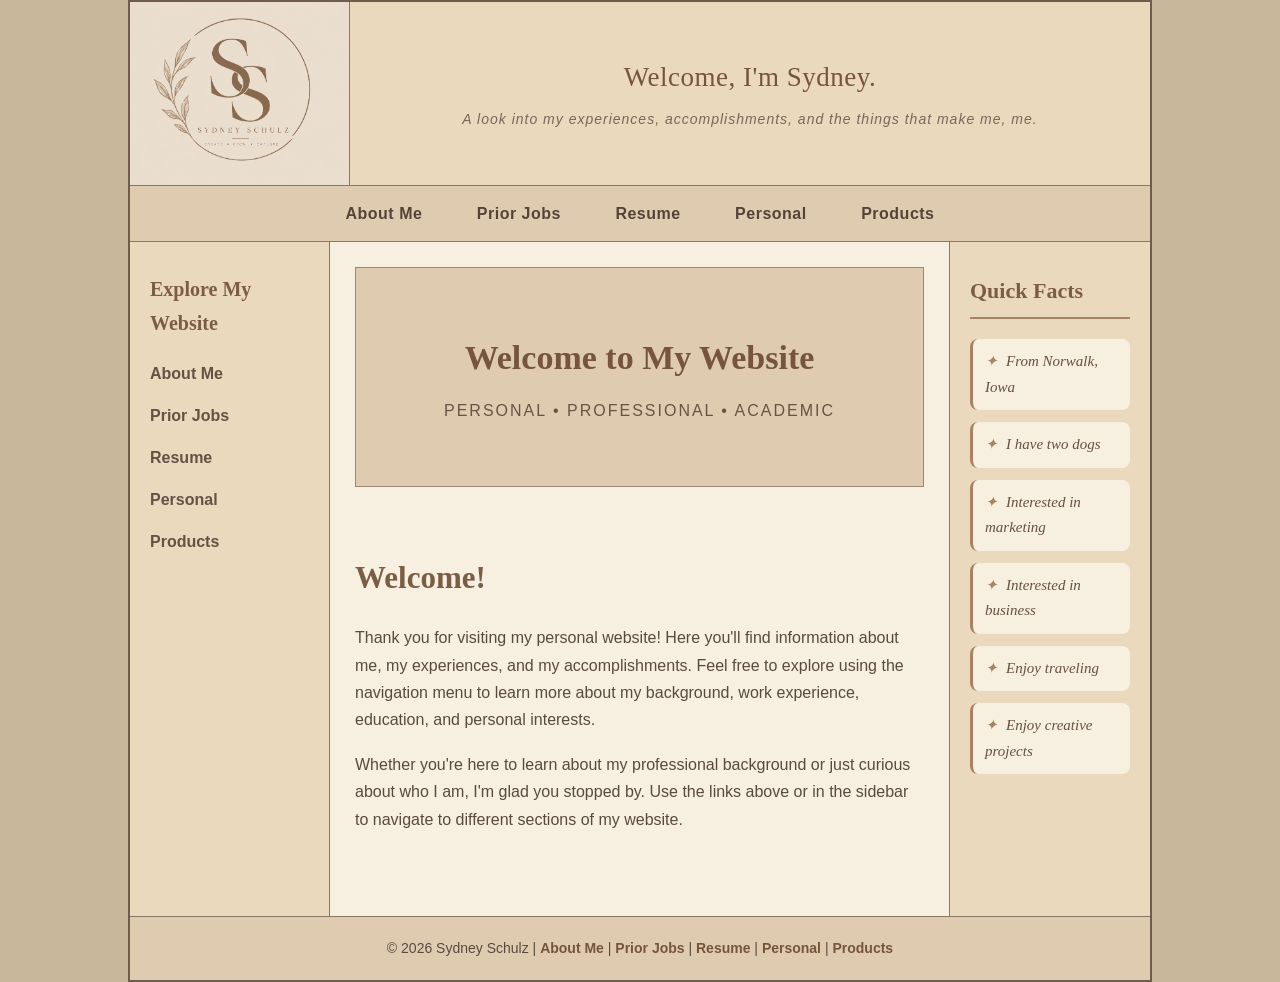
==== commit bad3d8ab: "Fix index.html - add Products to sidebar and footer links" ====
--- a/index.html
+++ b/index.html
@@ -53,6 +53,7 @@
                     <li><a href="jobs.html">Prior Jobs</a></li>
                     <li><a href="resume.html">Resume</a></li>
                     <li><a href="personal.html">Personal</a></li>
+                    <li><a href="products.html">Products</a></li>
                 </ul>
 
             </aside>
@@ -129,7 +130,8 @@
                 <a href="about.html">About Me</a> |
                 <a href="jobs.html">Prior Jobs</a> |
                 <a href="resume.html">Resume</a> |
-                <a href="personal.html">Personal</a>
+                <a href="personal.html">Personal</a> |
+                <a href="products.html">Products</a>
             </p>
 
         </footer>
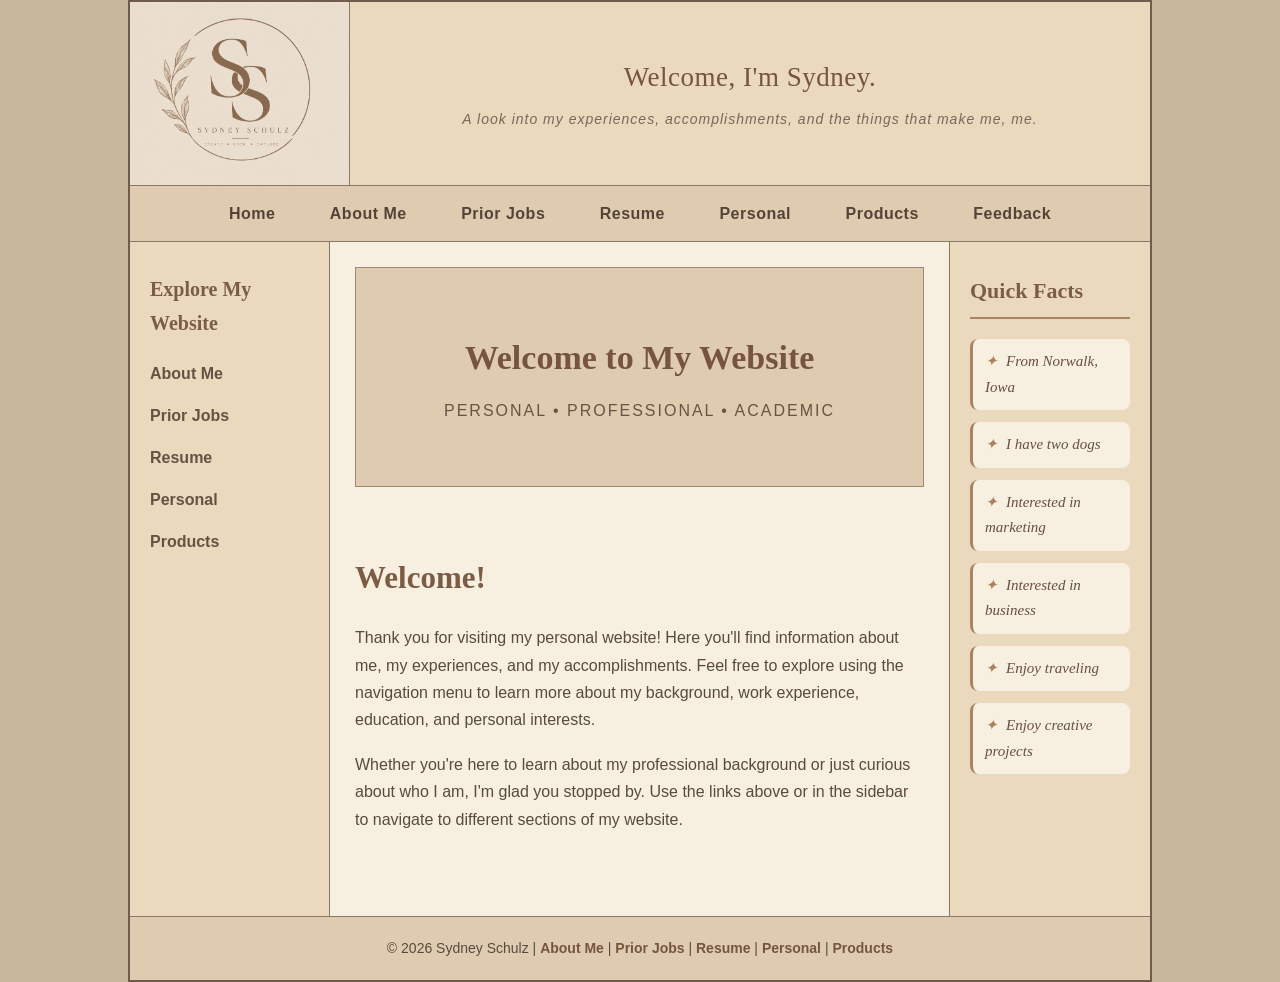
==== commit b8242fbc: "Add meta description for personal website Added a meta description tag for SEO." ====
--- a/index.html
+++ b/index.html
@@ -4,8 +4,8 @@
 <head>
     <meta charset="UTF-8">
     <meta name="viewport" content="width=device-width, initial-scale=1.0">
-
-    <title>Sydney Schulz | Personal Website</title>
+    <meta name="description" content="Sydney Schulz's personal website featuring her background, professional experiences, resume, interests, and featured products.">  
+<title>Sydney Schulz | Personal Website</title>
 
     <!-- Connects the style sheet -->
     <link rel="stylesheet" href="style.css">
